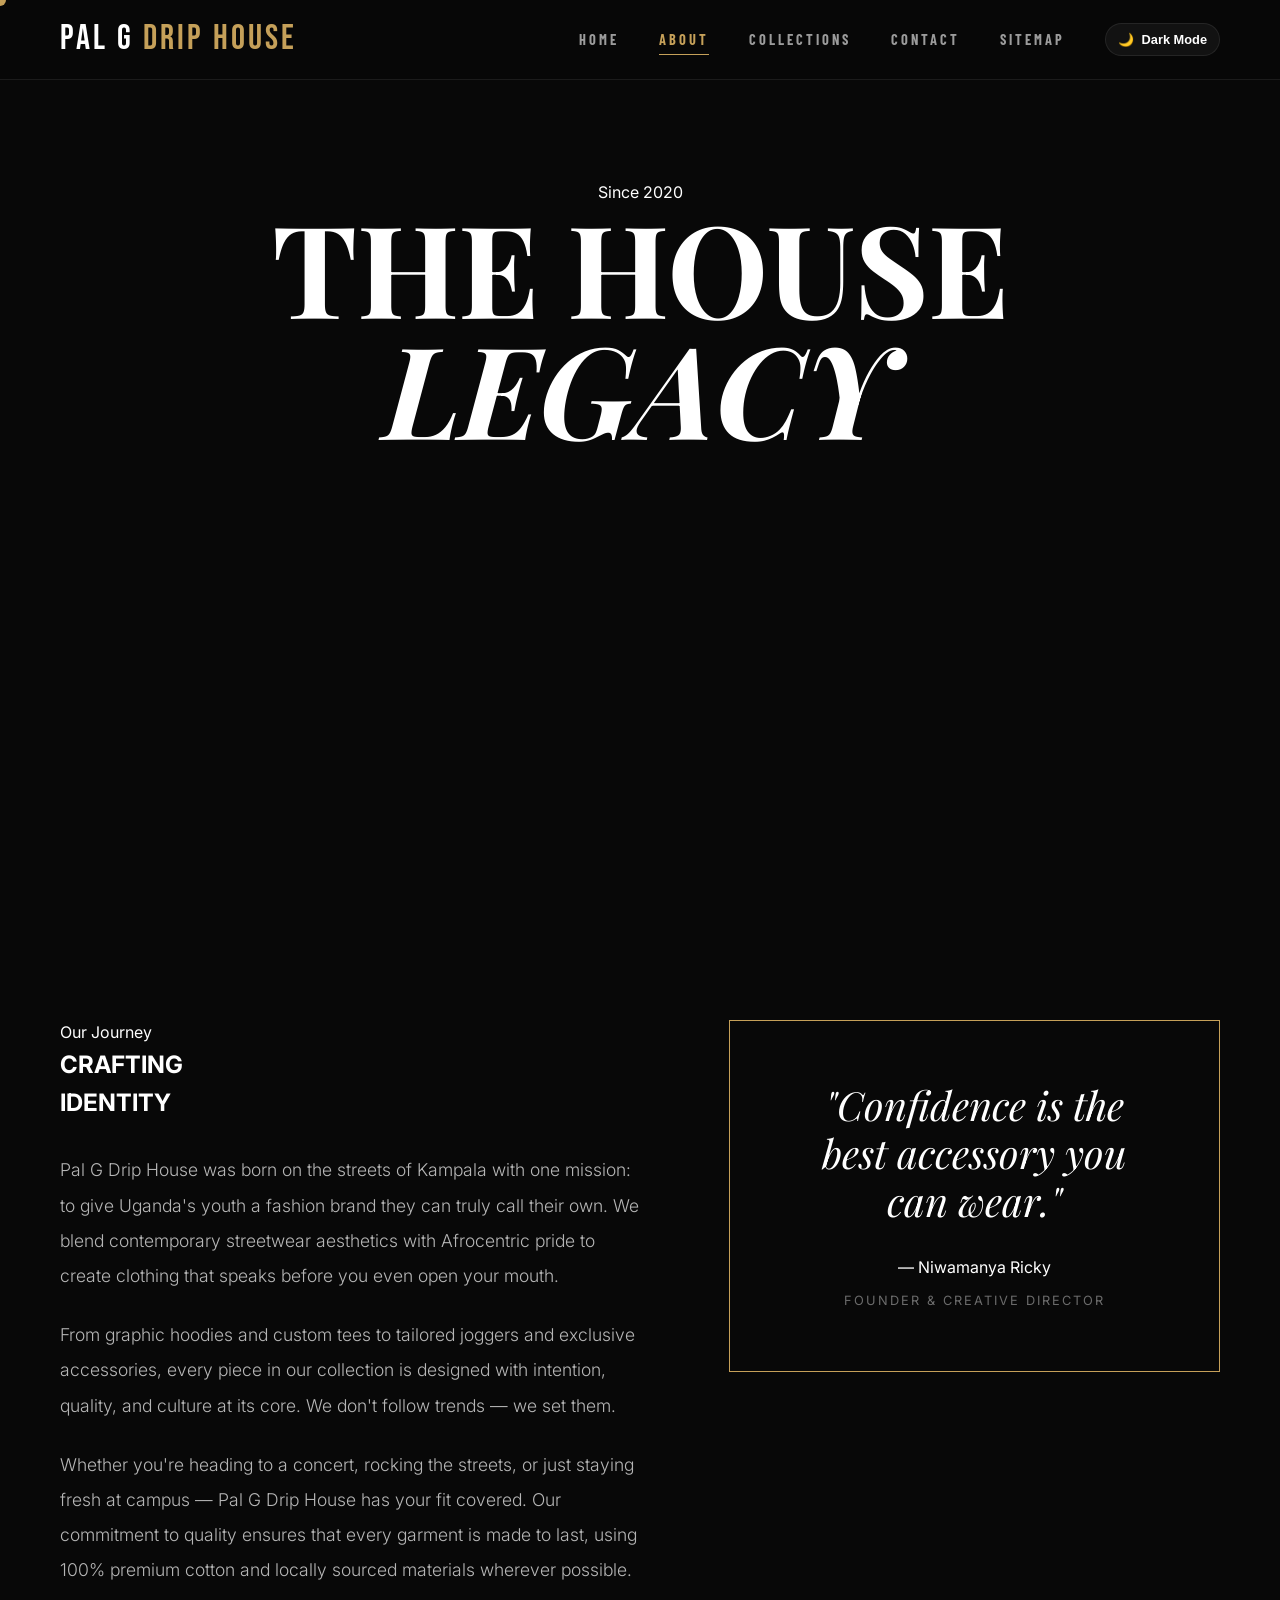
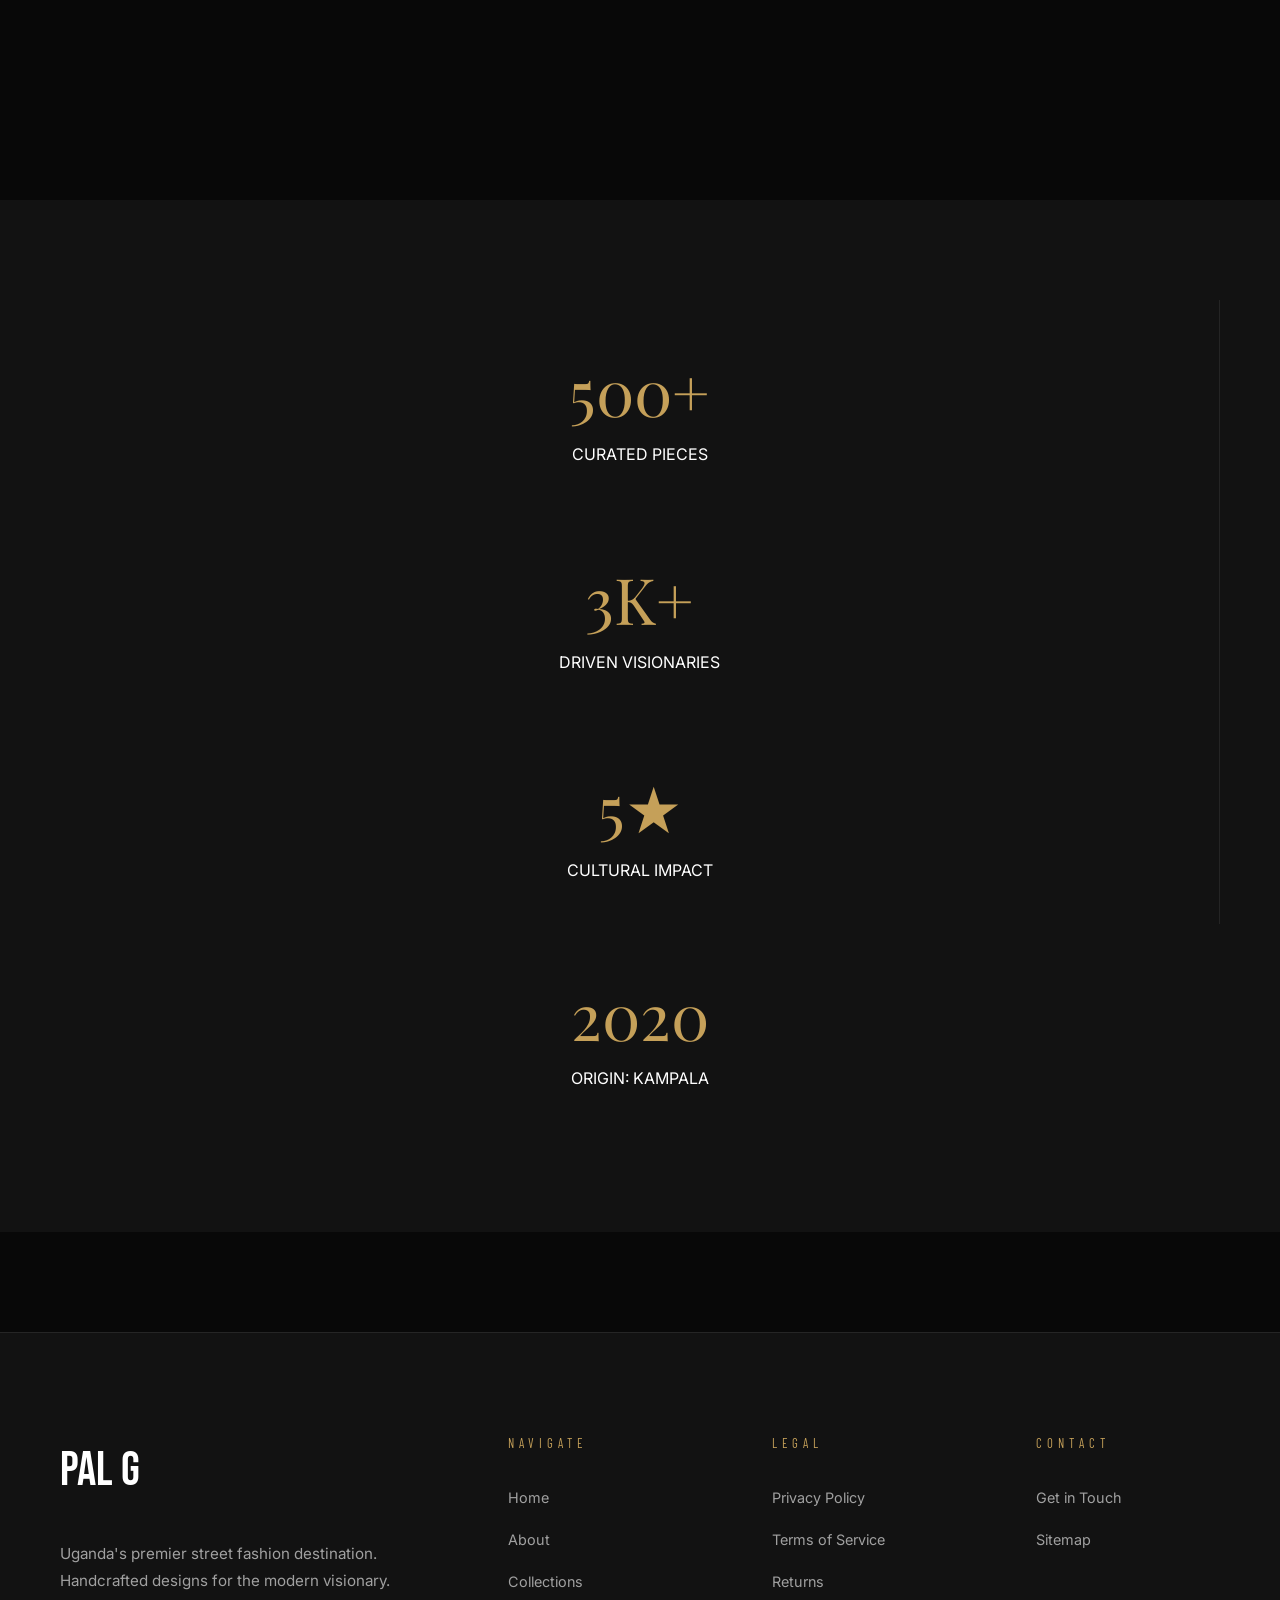
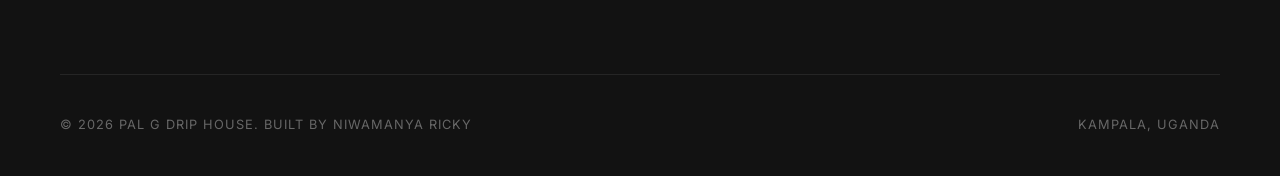
==== about.html @ 9dc48319 "Initial commit: Premium Luxury Revamp with Theme Switcher and Modern Collection Grid" ====
<!DOCTYPE html>
<html lang="en">
<head>
  <meta charset="UTF-8" />
  <meta name="viewport" content="width=device-width, initial-scale=1.0"/>
  <title>Our Story | Pal G Drip House</title>
  <link rel="stylesheet" href="style.css">
</head>
<body>

<div class="cursor" id="cursor"></div>

<nav>
  <a href="index.html" class="nav-logo">PAL G <span>DRIP HOUSE</span></a>
  <div class="nav-links">
    <a href="index.html">Home</a>
    <a href="about.html" class="active">About</a>
    <a href="collections.html">Collections</a>
    <a href="contact.html">Contact</a>
    <a href="sitemap.html">Sitemap</a>
    <button id="theme-toggle" class="theme-switch">🌙 Dark Mode</button>
  </div>
</nav>

<section id="about-hero" style="padding-top: 180px; text-align: center; background: var(--bg-primary);">
  <div class="reveal">
    <div class="section-label">Since 2020</div>
    <h1 class="hero-title">THE HOUSE <br> <span style="font-style: italic;">LEGACY</span></h1>
  </div>
</section>

<section id="story" style="display: grid; grid-template-columns: 1.2fr 1fr; gap: 80px; align-items: start;">
  <div class="reveal">
    <div class="section-label">Our Journey</div>
    <h2 class="section-title" style="margin-bottom: 30px;">CRAFTING <br> IDENTITY</h2>
    <div style="font-size: 1.1rem; line-height: 2; opacity: 0.7; font-weight: 300;">
      <p style="margin-bottom: 24px;">Pal G Drip House was born on the streets of Kampala with one mission: to give Uganda's youth a fashion brand they can truly call their own. We blend contemporary streetwear aesthetics with Afrocentric pride to create clothing that speaks before you even open your mouth.</p>
      <p style="margin-bottom: 24px;">From graphic hoodies and custom tees to tailored joggers and exclusive accessories, every piece in our collection is designed with intention, quality, and culture at its core. We don't follow trends — we set them.</p>
      <p>Whether you're heading to a concert, rocking the streets, or just staying fresh at campus — Pal G Drip House has your fit covered. Our commitment to quality ensures that every garment is made to last, using 100% premium cotton and locally sourced materials wherever possible.</p>
    </div>
  </div>
  <div class="reveal" style="position: sticky; top: 120px;">
    <div style="border: 1px solid var(--accent); padding: 60px; text-align: center;">
      <div style="font-family: 'Playfair Display', serif; font-style: italic; font-size: 2.5rem; margin-bottom: 30px; line-height: 1.2;">
        "Confidence is the best accessory you can wear."
      </div>
      <div class="section-label" style="margin-bottom: 0;">— Niwamanya Ricky</div>
      <div style="font-size: 0.8rem; opacity: 0.4; letter-spacing: 2px; margin-top: 10px;">FOUNDER & CREATIVE DIRECTOR</div>
    </div>
  </div>
</section>

<section id="stats" style="background: var(--bg-secondary); padding: 100px 60px;">
  <div class="lookbook-grid">
    <div class="reveal" style="grid-column: span 3; border-right: 1px solid var(--border); padding: 40px; text-align: center;">
        <div style="font-family: 'Playfair Display', serif; font-size: 4rem; color: var(--accent);">500+</div>
        <div class="section-label">CURATED PIECES</div>
    </div>
    <div class="reveal" style="grid-column: span 3; border-right: 1px solid var(--border); padding: 40px; text-align: center;">
        <div style="font-family: 'Playfair Display', serif; font-size: 4rem; color: var(--accent);">3K+</div>
        <div class="section-label">DRIVEN VISIONARIES</div>
    </div>
    <div class="reveal" style="grid-column: span 3; border-right: 1px solid var(--border); padding: 40px; text-align: center;">
        <div style="font-family: 'Playfair Display', serif; font-size: 4rem; color: var(--accent);">5★</div>
        <div class="section-label">CULTURAL IMPACT</div>
    </div>
    <div class="reveal" style="grid-column: span 3; padding: 40px; text-align: center;">
        <div style="font-family: 'Playfair Display', serif; font-size: 4rem; color: var(--accent);">2020</div>
        <div class="section-label">ORIGIN: KAMPALA</div>
    </div>
  </div>
</section>

<footer>
  <div class="footer-main">
    <div>
      <div class="footer-logo">PAL G</div>
      <p class="footer-text">Uganda's premier street fashion destination. Handcrafted designs for the modern visionary.</p>
    </div>
    <div>
      <div class="footer-col-title">Navigate</div>
      <ul class="footer-links">
        <li><a href="index.html">Home</a></li>
        <li><a href="about.html">About</a></li>
        <li><a href="collections.html">Collections</a></li>
      </ul>
    </div>
    <div>
      <div class="footer-col-title">Legal</div>
      <ul class="footer-links">
        <li><a href="#">Privacy Policy</a></li>
        <li><a href="#">Terms of Service</a></li>
        <li><a href="#">Returns</a></li>
      </ul>
    </div>
    <div>
      <div class="footer-col-title">Contact</div>
      <ul class="footer-links">
        <li><a href="contact.html">Get in Touch</a></li>
        <li><a href="sitemap.html">Sitemap</a></li>
      </ul>
    </div>
  </div>
  <div class="footer-bottom">
    <div class="footer-copy">© 2026 PAL G DRIP HOUSE. BUILT BY NIWAMANYA RICKY</div>
    <div class="footer-copy">KAMPALA, UGANDA</div>
  </div>
</footer>

<script src="main.js"></script>
</body>
</html>
---- style.css ----
@import url('https://fonts.googleapis.com/css2?family=Playfair+Display:ital,wght@0,400;0,700;1,400&family=Inter:wght@300;400;500;600;700&family=Bebas+Neue&family=Barlow+Condensed:wght@400;700&display=swap');

:root {
  /* DARK THEME (Default) */
  --bg-primary: #080808;
  --bg-secondary: #121212;
  --text-primary: #ffffff;
  --text-secondary: rgba(255, 255, 255, 0.6);
  --accent: #C5A059; /* Gold for Luxury */
  --accent-rgb: 197, 160, 89;
  --shop-accent: #7C4DFF; /* Modern Purple from mockup */
  --card-bg: #181818;
  --border: rgba(255, 255, 255, 0.08);
  --header-glass: rgba(8, 8, 8, 0.8);
  
  --nav-h: 80px;
  --transition: all 0.25s cubic-bezier(0.16, 1, 0.3, 1);
  --radius: 12px;
}

[data-theme="light"] {
  /* LIGHT THEME (Modern MLC Style) */
  --bg-primary: #F4F6F9;
  --bg-secondary: #ffffff;
  --text-primary: #1A1D23;
  --text-secondary: #64748B;
  --accent: #5E35B1; /* Deep Purple */
  --accent-rgb: 94, 53, 177;
  --shop-accent: #7C4DFF;
  --card-bg: #ffffff;
  --border: rgba(0, 0, 0, 0.05);
  --header-glass: rgba(255, 255, 255, 0.8);
}

*, *::before, *::after { box-sizing: border-box; margin: 0; padding: 0; }

html { scroll-behavior: smooth; }

body {
  font-family: 'Inter', sans-serif;
  background: var(--bg-primary);
  color: var(--text-primary);
  overflow-x: hidden;
  line-height: 1.6;
  transition: background 0.3s ease, color 0.3s ease;
}

/* CUSTOM CURSOR */
.cursor {
  width: 12px; height: 12px;
  background: var(--accent);
  border-radius: 50%;
  position: fixed;
  pointer-events: none;
  z-index: 9999;
  transform: translate(-50%, -50%);
  transition: transform 0.15s ease-out, width 0.3s, height 0.3s, background 0.3s;
}
[data-theme="light"] .cursor {
  mix-blend-mode: multiply;
  background: var(--accent);
}

/* NAV */
nav {
  position: fixed; top: 0; left: 0; right: 0;
  height: var(--nav-h);
  display: flex; align-items: center; justify-content: space-between;
  padding: 0 60px;
  background: var(--header-glass);
  backdrop-filter: blur(20px);
  z-index: 1000;
  transition: var(--transition);
  border-bottom: 1px solid var(--border);
}

nav.scrolled {
  height: 70px;
}

.nav-logo {
  font-family: 'Bebas Neue', sans-serif;
  font-size: 2.2rem;
  letter-spacing: 3px;
  color: var(--text-primary);
  text-decoration: none;
}
.nav-logo span { color: var(--accent); }

.nav-links { display: flex; gap: 40px; list-style: none; align-items: center; }
.nav-links a {
  font-family: 'Barlow Condensed', sans-serif;
  font-size: 0.9rem;
  font-weight: 700;
  letter-spacing: 3px;
  text-transform: uppercase;
  color: var(--text-secondary);
  text-decoration: none;
  position: relative;
  transition: var(--transition);
}
.nav-links a::after {
  content: '';
  position: absolute; bottom: -4px; left: 0;
  width: 0; height: 1px;
  background: var(--accent);
  transition: var(--transition);
}
.nav-links a:hover, .nav-links a.active { color: var(--accent); }
.nav-links a:hover::after, .nav-links a.active::after { width: 100%; }

/* THEME TOGGLE */
.theme-switch {
  background: var(--bg-secondary);
  border: 1px solid var(--border);
  color: var(--text-primary);
  padding: 8px 12px;
  cursor: pointer;
  border-radius: 50px;
  display: flex;
  align-items: center;
  gap: 8px;
  font-size: 0.8rem;
  font-weight: 600;
  transition: var(--transition);
}
.theme-switch:hover {
  border-color: var(--accent);
}

/* PAGE SECTIONS */
section { padding: 120px 60px; min-height: 100vh; }

/* SLIDESHOW */
#home-slideshow {
  height: 90vh;
  position: relative;
  overflow: hidden;
  background: #000;
}

.slide {
  position: absolute;
  top: 0; left: 0; width: 100%; height: 100%;
  background-size: cover;
  background-position: center;
  opacity: 0;
  transition: opacity 1.5s ease-in-out;
  display: flex;
  align-items: center;
  justify-content: center;
}

.slide.active { opacity: 1; }

.slide-overlay {
  position: absolute;
  top: 0; left: 0; width: 100%; height: 100%;
  background: rgba(0,0,0,0.3);
}

.slide-content {
  position: relative;
  z-index: 5;
  text-align: center;
  color: #fff;
}

.hero-title {
  font-family: 'Playfair Display', serif;
  font-size: clamp(3rem, 10vw, 9rem);
  font-weight: 700;
  line-height: 0.95;
  margin-bottom: 40px;
  letter-spacing: -1px;
}

.btn {
  padding: 18px 48px;
  font-family: 'Barlow Condensed', sans-serif;
  font-size: 0.9rem;
  font-weight: 700;
  letter-spacing: 3px;
  text-transform: uppercase;
  text-decoration: none;
  cursor: none;
  border: 1px solid transparent;
  transition: var(--transition);
}

.btn-primary {
  background: var(--accent);
  color: var(--bg-primary);
}
.btn-primary:hover {
  background: transparent;
  border-color: var(--accent);
  color: var(--accent);
  transform: translateY(-5px);
}

.btn-outline {
  background: transparent;
  color: var(--text-primary);
  border: 1px solid var(--border);
}
.btn-outline:hover {
  background: var(--text-primary);
  color: var(--bg-primary);
  transform: translateY(-5px);
}

/* ===== MODERN SHOP LAYOUT ===== */
.shop-container {
  display: flex;
  gap: 40px;
  margin-top: 40px;
}

.shop-sidebar {
  width: 280px;
  flex-shrink: 0;
}

.filter-section {
  padding-bottom: 30px;
  margin-bottom: 30px;
  border-bottom: 1px solid var(--border);
}

.filter-title {
  font-weight: 700;
  font-size: 0.9rem;
  margin-bottom: 20px;
  text-transform: uppercase;
  letter-spacing: 1px;
}

.category-pills {
  display: flex;
  gap: 12px;
  overflow-x: auto;
  padding-bottom: 10px;
  margin-bottom: 40px;
}

.cat-pill {
  white-space: nowrap;
  padding: 10px 24px;
  background: var(--bg-secondary);
  border: 1px solid var(--border);
  border-radius: 50px;
  font-size: 0.85rem;
  font-weight: 600;
  cursor: pointer;
  transition: var(--transition);
}
.cat-pill.active {
  background: var(--shop-accent);
  color: #fff;
  border-color: var(--shop-accent);
}

.brand-list { list-style: none; display: flex; flex-direction: column; gap: 12px; }
.brand-item { display: flex; align-items: center; justify-content: space-between; cursor: pointer; }
.brand-item label { cursor: pointer; display: flex; align-items: center; gap: 10px; font-size: 0.9rem; }
.brand-item input { accent-color: var(--shop-accent); width: 16px; height: 16px; }

/* MODERN PRODUCT CARD (MLC STYLE) */
.product-grid {
  display: grid;
  grid-template-columns: repeat(auto-fill, minmax(280px, 1fr));
  gap: 30px;
  width: 100%;
}

.modern-card {
  background: var(--bg-secondary);
  border-radius: 20px;
  overflow: hidden;
  padding: 16px;
  transition: var(--transition);
  position: relative;
  border: 1px solid transparent;
}
.modern-card:hover {
  transform: translateY(-8px);
  border-color: var(--shop-accent);
  box-shadow: 0 20px 40px rgba(0,0,0,0.1);
}

.card-img-wrap {
  width: 100%;
  aspect-ratio: 1;
  background: #f0f0f0;
  border-radius: 14px;
  overflow: hidden;
  position: relative;
  display: flex;
  align-items: center;
  justify-content: center;
}
.card-img-wrap img {
  max-width: 85%;
  max-height: 85%;
  object-fit: contain;
  transition: transform 0.5s ease;
}
.modern-card:hover img { transform: scale(1.1); }

.card-fav {
  position: absolute;
  top: 15px; right: 15px;
  width: 32px; height: 32px;
  background: #fff;
  border-radius: 50%;
  display: flex; align-items: center; justify-content: center;
  color: #000;
  font-size: 1.1rem;
  cursor: pointer;
  z-index: 2;
  box-shadow: 0 4px 10px rgba(0,0,0,0.1);
  transition: var(--transition);
}
.card-fav:hover { transform: scale(1.1); color: #ff3b30; }

.badge-top {
  position: absolute;
  bottom: 0; left: 50%;
  transform: translate(-50%, 50%);
  background: #FFD600;
  color: #000;
  padding: 4px 14px;
  border-radius: 50px;
  font-size: 0.7rem;
  font-weight: 800;
  text-transform: uppercase;
  z-index: 2;
  box-shadow: 0 4px 10px rgba(0,0,0,0.1);
}

.card-info { padding: 25px 10px 10px; }
.card-name {
  font-weight: 700;
  font-size: 1rem;
  margin-bottom: 20px;
  display: block;
  text-decoration: none;
  color: var(--text-primary);
  line-height: 1.4;
}

.card-footer {
  display: flex;
  justify-content: space-between;
  align-items: center;
  padding: 12px;
  background: rgba(var(--accent-rgb), 0.05);
  border-radius: 50px;
  border: 1px solid var(--border);
}
.card-price { font-weight: 700; font-size: 0.9rem; color: var(--shop-accent); display: flex; align-items: center; gap: 8px; }
.card-price::before { content:'🛒'; font-size: 1rem; }

/* ===== FOOTER REFINED ===== */
footer {
  background: var(--bg-secondary);
  padding: 100px 60px 40px;
  border-top: 1px solid var(--border);
  margin-top: 100px;
}

.footer-main {
  display: grid;
  grid-template-columns: 2fr 1fr 1fr 1fr;
  gap: 80px;
  margin-bottom: 80px;
}

.footer-logo {
  font-family: 'Bebas Neue', sans-serif;
  font-size: 3rem;
  color: var(--text-primary);
  margin-bottom: 30px;
}

.footer-text {
  color: var(--text-secondary);
  max-width: 400px;
  font-size: 0.95rem;
  line-height: 1.8;
}

.footer-col-title {
  font-family: 'Barlow Condensed', sans-serif;
  font-size: 0.8rem;
  letter-spacing: 5px;
  text-transform: uppercase;
  color: var(--accent);
  margin-bottom: 32px;
}

.footer-links { list-style: none; display: flex; flex-direction: column; gap: 16px; }
.footer-links a {
  color: var(--text-secondary);
  text-decoration: none;
  font-size: 0.9rem;
  transition: var(--transition);
}
.footer-links a:hover { color: var(--accent); padding-left: 5px; }

.footer-bottom {
  border-top: 1px solid var(--border);
  padding-top: 40px;
  display: flex;
  justify-content: space-between;
  align-items: center;
}

.footer-copy { color: var(--text-secondary); font-size: 0.8rem; letter-spacing: 1px; opacity: 0.6; }

/* REVEAL ANIMATIONS */
.reveal { opacity: 0; transform: translateY(30px); transition: var(--transition); }
.reveal.visible { opacity: 1; transform: translateY(0); }

@media (max-width: 1024px) {
  nav { padding: 0 30px; }
  section { padding: 80px 30px; }
  .footer-main { grid-template-columns: 1fr 1fr; }
  .shop-sidebar { display: none; }
}

@media (max-width: 768px) {
  .hero-title { font-size: 4rem; }
  .footer-main { grid-template-columns: 1fr; }
}
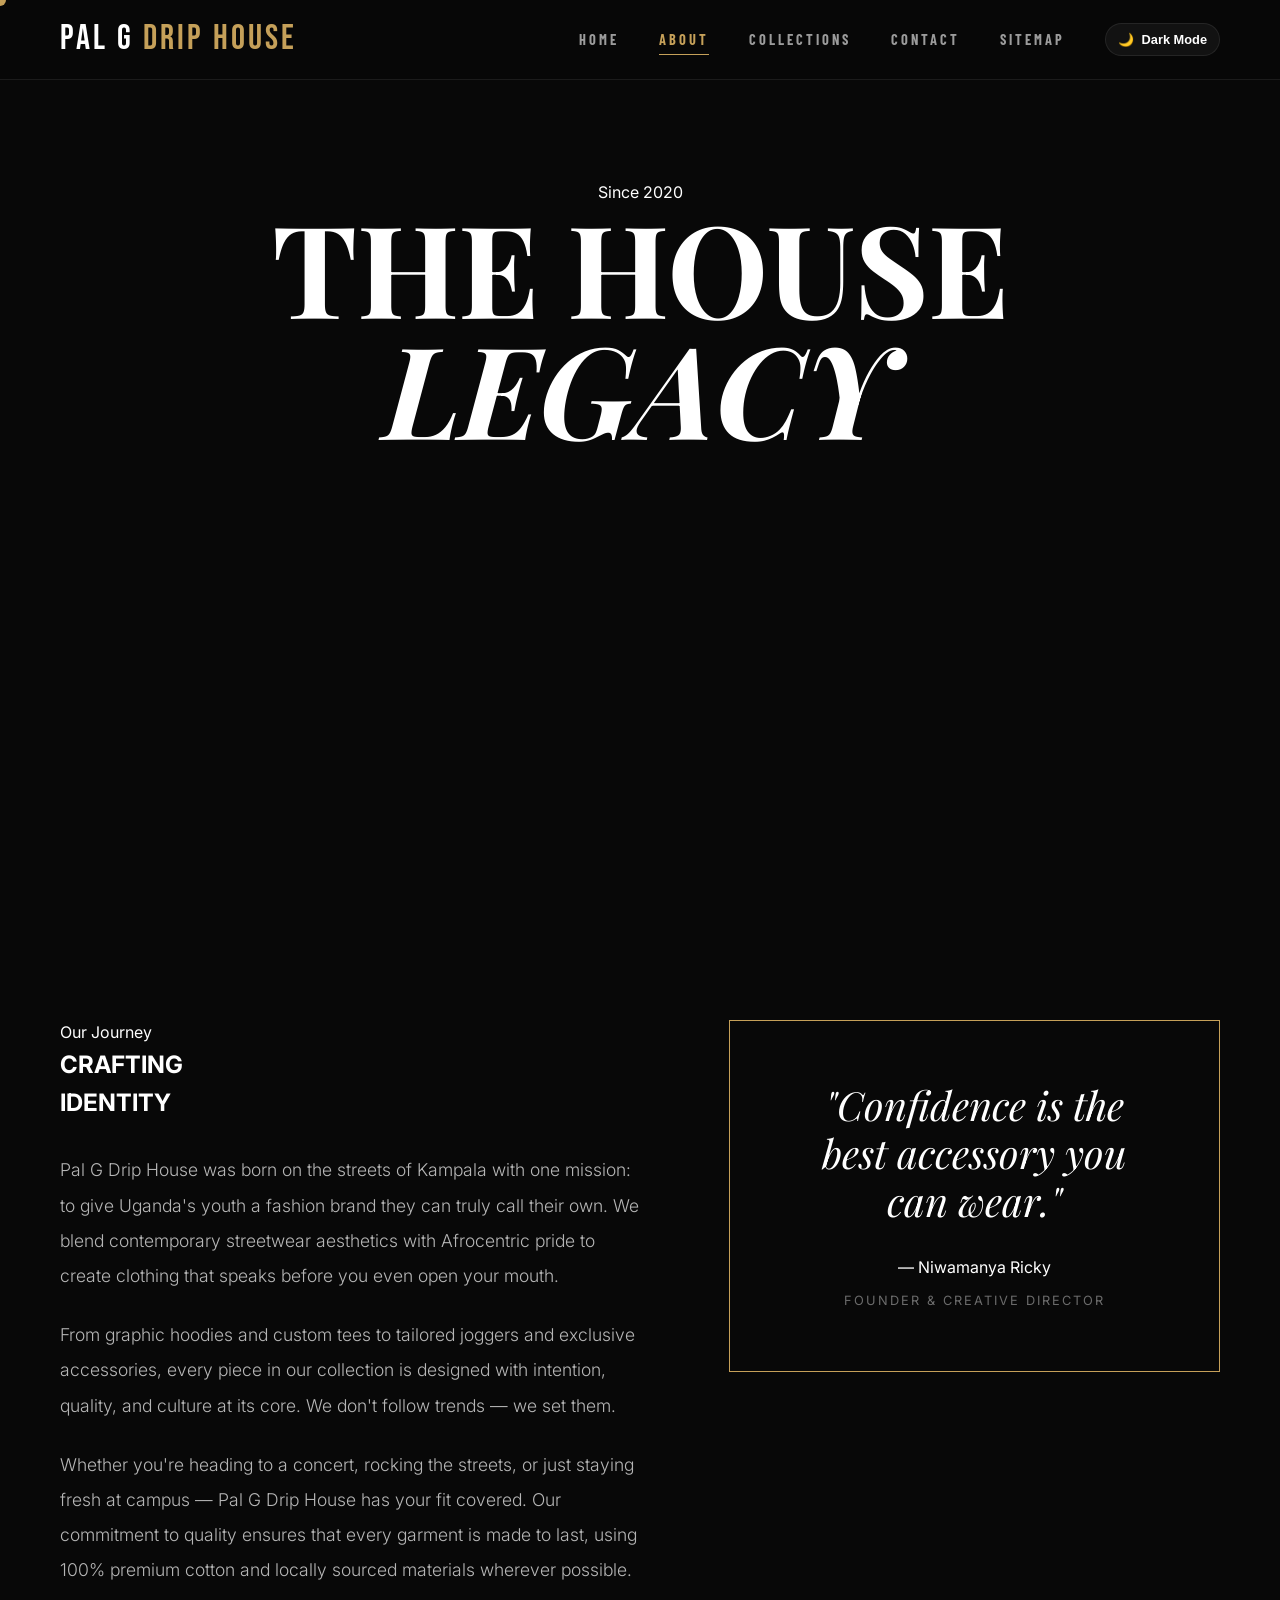
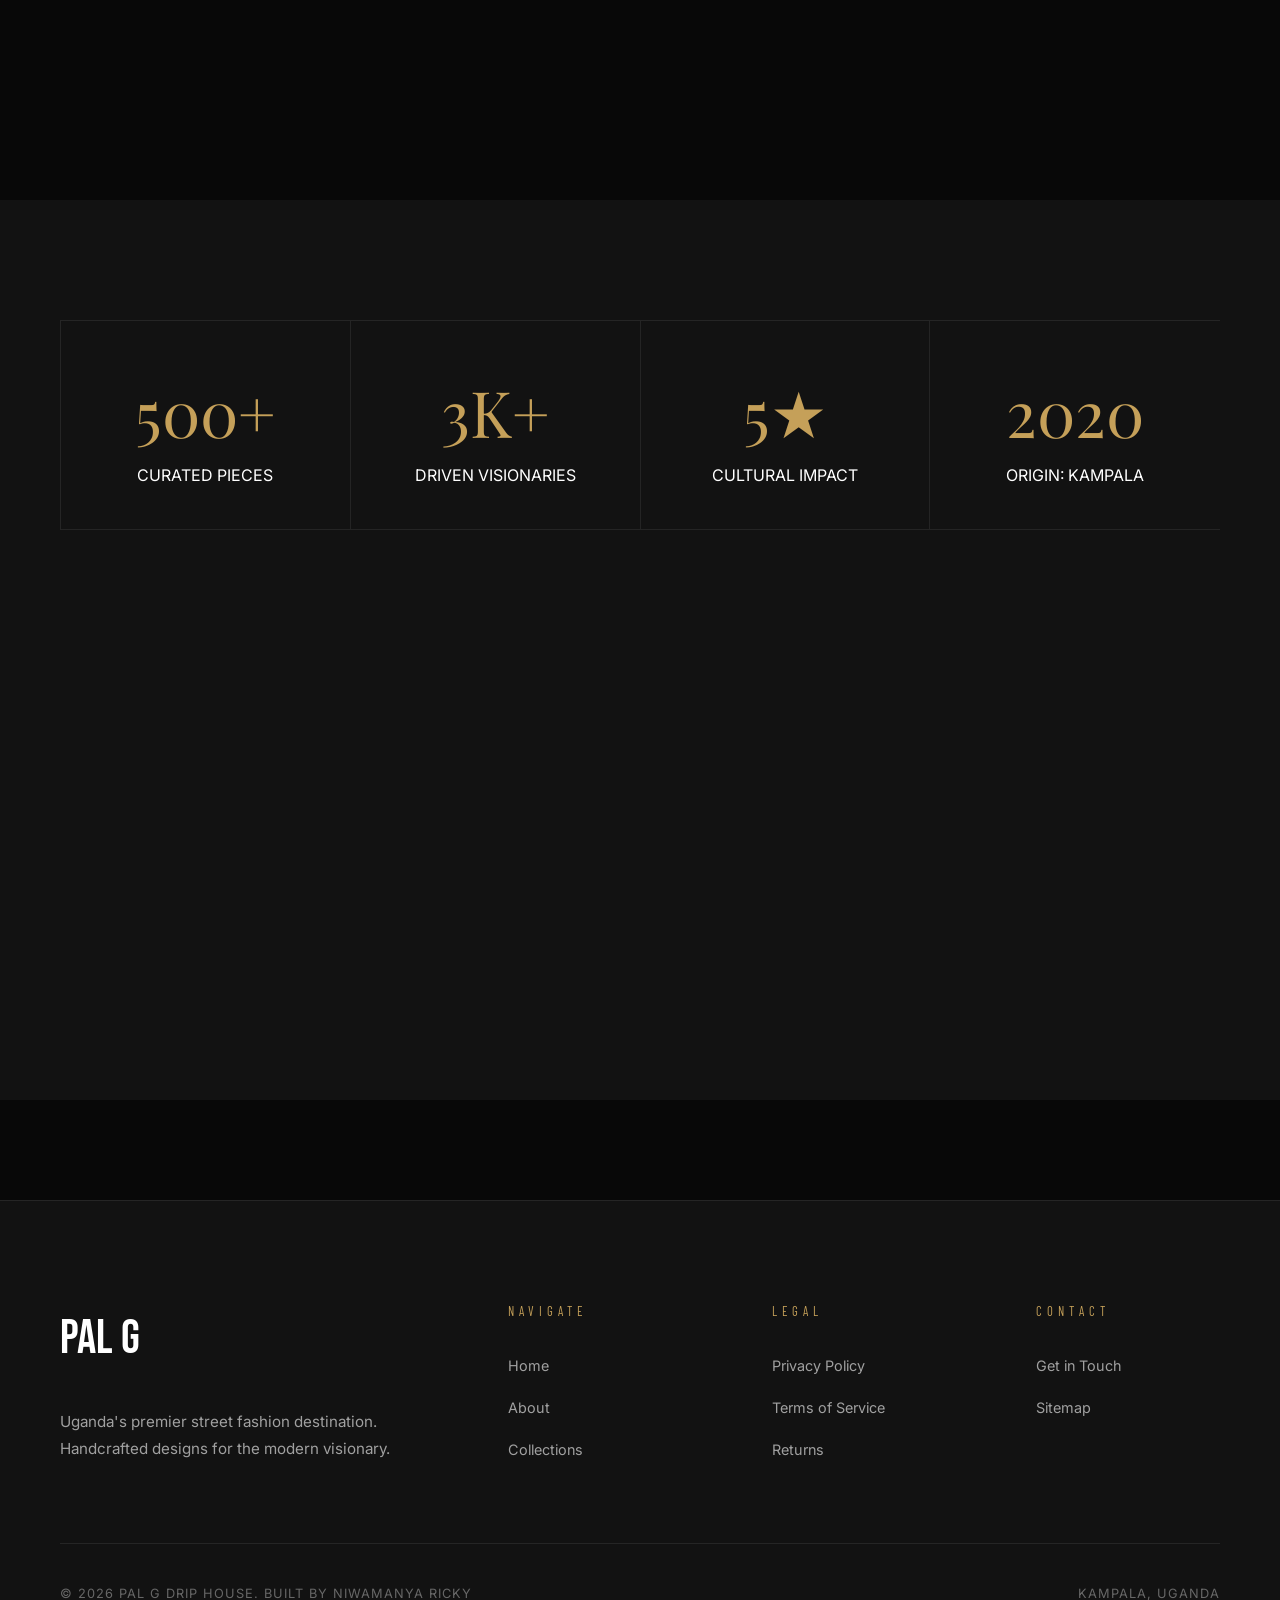
==== commit 1b6075a5: "Fix responsiveness for About and Collections pages" ====
--- a/about.html
+++ b/about.html
@@ -29,7 +29,7 @@
   </div>
 </section>
 
-<section id="story" style="display: grid; grid-template-columns: 1.2fr 1fr; gap: 80px; align-items: start;">
+<section id="story" class="about-grid">
   <div class="reveal">
     <div class="section-label">Our Journey</div>
     <h2 class="section-title" style="margin-bottom: 30px;">CRAFTING <br> IDENTITY</h2>
@@ -50,22 +50,22 @@
   </div>
 </section>
 
-<section id="stats" style="background: var(--bg-secondary); padding: 100px 60px;">
-  <div class="lookbook-grid">
-    <div class="reveal" style="grid-column: span 3; border-right: 1px solid var(--border); padding: 40px; text-align: center;">
-        <div style="font-family: 'Playfair Display', serif; font-size: 4rem; color: var(--accent);">500+</div>
+<section id="stats" style="background: var(--bg-secondary);">
+  <div class="stats-grid">
+    <div class="reveal stats-box">
+        <div class="stats-number">500+</div>
         <div class="section-label">CURATED PIECES</div>
     </div>
-    <div class="reveal" style="grid-column: span 3; border-right: 1px solid var(--border); padding: 40px; text-align: center;">
-        <div style="font-family: 'Playfair Display', serif; font-size: 4rem; color: var(--accent);">3K+</div>
+    <div class="reveal stats-box">
+        <div class="stats-number">3K+</div>
         <div class="section-label">DRIVEN VISIONARIES</div>
     </div>
-    <div class="reveal" style="grid-column: span 3; border-right: 1px solid var(--border); padding: 40px; text-align: center;">
-        <div style="font-family: 'Playfair Display', serif; font-size: 4rem; color: var(--accent);">5★</div>
+    <div class="reveal stats-box">
+        <div class="stats-number">5★</div>
         <div class="section-label">CULTURAL IMPACT</div>
     </div>
-    <div class="reveal" style="grid-column: span 3; padding: 40px; text-align: center;">
-        <div style="font-family: 'Playfair Display', serif; font-size: 4rem; color: var(--accent);">2020</div>
+    <div class="reveal stats-box" style="border-right: none;">
+        <div class="stats-number">2020</div>
         <div class="section-label">ORIGIN: KAMPALA</div>
     </div>
   </div>
--- a/style.css
+++ b/style.css
@@ -210,6 +210,43 @@
   transform: translateY(-5px);
 }
 
+/* Page Specific Overrides */
+.about-grid {
+  display: grid;
+  grid-template-columns: 1.2fr 1fr;
+  gap: 80px;
+  align-items: start;
+}
+
+.stats-grid {
+  display: grid;
+  grid-template-columns: repeat(4, 1fr);
+  border: 1px solid var(--border);
+  border-right: none;
+  border-bottom: none;
+}
+.stats-box {
+  padding: 40px;
+  text-align: center;
+  border-right: 1px solid var(--border);
+  border-bottom: 1px solid var(--border);
+}
+.stats-number {
+  font-family: 'Playfair Display', serif;
+  font-size: 4rem;
+  color: var(--accent);
+}
+
+.collections-header {
+  padding: 140px 60px 0;
+  text-align: left;
+}
+.collections-header-title {
+  font-family: 'Playfair Display', serif;
+  font-size: clamp(2.5rem, 8vw, 3.5rem);
+  line-height: 1;
+}
+
 /* ===== MODERN SHOP LAYOUT ===== */
 .shop-container {
   display: flex;
@@ -426,11 +463,45 @@
 @media (max-width: 1024px) {
   nav { padding: 0 30px; }
   section { padding: 80px 30px; }
-  .footer-main { grid-template-columns: 1fr 1fr; }
+  .footer-main { grid-template-columns: 1fr 1fr; gap: 40px; }
   .shop-sidebar { display: none; }
+  
+  .about-grid { gap: 40px; }
+  .stats-grid { grid-template-columns: repeat(2, 1fr); }
+  .collections-header { padding: 120px 30px 0; }
 }
 
 @media (max-width: 768px) {
-  .hero-title { font-size: 4rem; }
-  .footer-main { grid-template-columns: 1fr; }
-}
+  nav {
+    flex-direction: column;
+    height: auto;
+    padding: 15px 20px;
+    gap: 15px;
+  }
+  nav.scrolled {
+    height: auto;
+  }
+  .nav-links {
+    flex-wrap: wrap;
+    justify-content: center;
+    gap: 15px;
+  }
+  .hero-title { font-size: clamp(2.5rem, 8vw, 4rem); }
+  .footer-main { grid-template-columns: 1fr; text-align: center; gap: 40px; }
+  .footer-links { align-items: center; }
+  .footer-bottom { flex-direction: column; gap: 20px; justify-content: center; text-align: center; }
+  section { padding: 60px 20px; }
+  .btn { padding: 14px 28px; font-size: 0.8rem; }
+  .shop-container { flex-direction: column; }
+  
+  .about-grid { grid-template-columns: 1fr; gap: 40px; }
+  .stats-grid { grid-template-columns: 1fr; }
+  .collections-header { padding: 100px 20px 0; }
+}
+
+@media (max-width: 480px) {
+  .hero-title { font-size: 2.5rem; }
+  .nav-logo { font-size: 1.8rem; }
+  .nav-links a { font-size: 0.75rem; letter-spacing: 2px; }
+  .theme-switch { padding: 6px 10px; font-size: 0.75rem; }
+}
